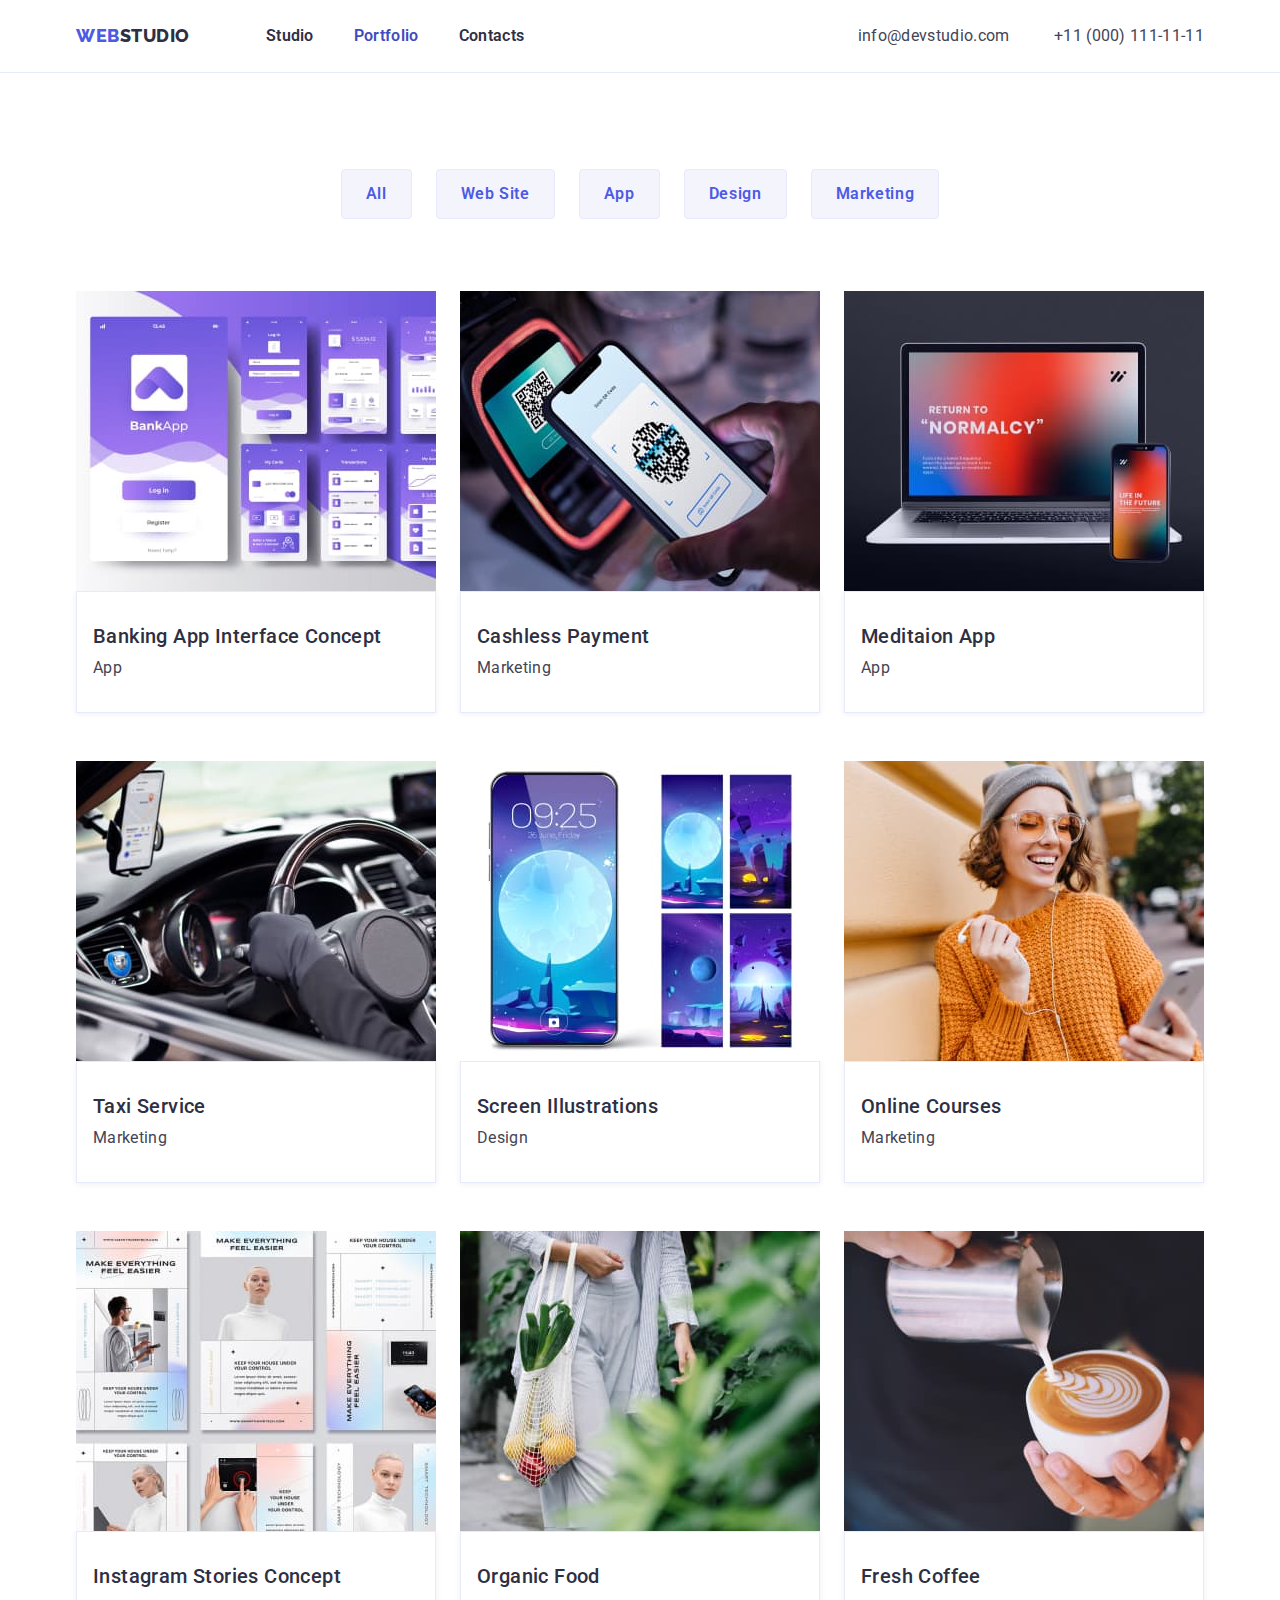
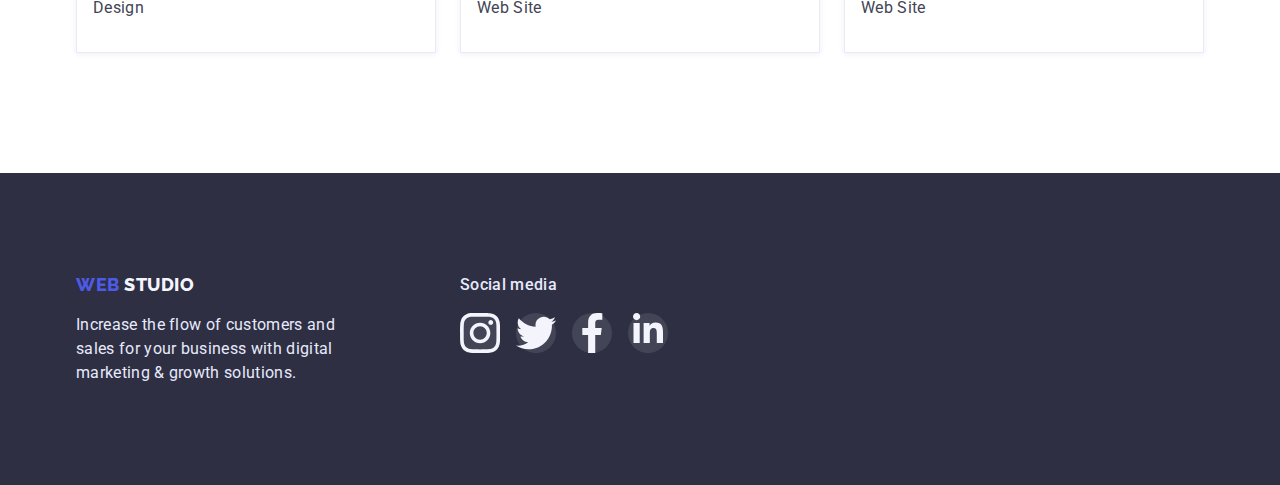
==== portfolio.html @ 9f0d88b5 "Initial commit" ====
<!DOCTYPE html>
<html lang="en">
  <head>
    <meta charset="UTF-8" />
    <meta http-equiv="X-UA-Compatible" content="IE=edge" />
    <meta name="viewport" content="width=device-width, initial-scale=1.0" />
    <title>Portfolio</title>
    <link rel="preconnect" href="https://fonts.googleapis.com" />
    <link rel="preconnect" href="https://fonts.gstatic.com" crossorigin />
    <link
      href="https://fonts.googleapis.com/css2?family=Raleway:wght@800&family=Roboto:wght@400;500;700&display=swap"
      rel="stylesheet"
    />
    <link
      rel="stylesheet"
      href="https://cdn.jsdelivr.net/npm/modern-normalize@1.1.0/modern-normalize.min.css"
    />
    <link rel="stylesheet" href="./css/styles.css" />
  </head>
  <body>
    <!----------- Header------ -->
    <header class="header">
      <!-- ------Navigation----- -->
      <div class="container page-header-container">
        <nav class="navigation">
          <a class="studio-logo" href="./index.html"
            ><span class="logo">Web</span>Studio</a
          >
          <ul class="menu list">
            <li class="menu-item">
              <a class="link" href="./index.html">Studio</a>
            </li>
            <li class="menu-item">
              <a class="link link-current" href="./portfolio.html">Portfolio</a>
            </li>
            <li class="menu-item">
              <a class="link" href="#">Contacts</a>
            </li>
          </ul>
        </nav>
        <!-- -------Address------- -->
        <address class="address">
          <a class="link-address tel" href="mailto:info@devstudio.com"
            >info@devstudio.com</a
          >
          <a class="link-address" href="tel:+110001111111"
            >+11 (000) 111-11-11</a
          >
        </address>
      </div>
    </header>
    <main>
      <section class="portfolio">
        <div class="container">
          <!--------------- Filter -------------->
          <h1 class="visually-hidden">filter</h1>
          <ul class="filter list">
            <li class="filter-item">
              <button class="filter-btn" type="button">All</button>
            </li>
            <li class="filter-item">
              <button class="filter-btn" type="button">Web Site</button>
            </li>
            <li class="filter-item">
              <button class="filter-btn" type="button">App</button>
            </li>
            <li class="filter-item">
              <button class="filter-btn" type="button">Design</button>
            </li>
            <li class="filter-item">
              <button class="filter-btn" type="button">Marketing</button>
            </li>
          </ul>
          <!----------------- Examples------------- -->
          <ul class="examples list">
            <li class="examples-item">
              <img
                class="examples-img"
                src="./images/example-product/banking-app.jpg"
                alt="example banking app interface concept"
                width="360"
                height="300"
              />
              <div class="project-card">
                <h2 class="main-title">Banking App Interface Concept</h2>
                <p class="main-text">App</p>
              </div>
            </li>
            <li class="examples-item">
              <img
                class="examples-img"
                src="./images/example-product/cashless-payment.jpg"
                alt="example cashless payment"
                width="360"
                height="300"
              />
              <div class="project-card">
                <h2 class="main-title">Cashless Payment</h2>
                <p class="main-text">Marketing</p>
              </div>
            </li>
            <li class="examples-item">
              <img
                class="examples-img"
                src="./images/example-product/meditation-app.jpg"
                alt="example meditaion app"
                width="360"
                height="300"
              />
              <div class="project-card">
                <h2 class="main-title">Meditaion App</h2>
                <p class="main-text">App</p>
              </div>
            </li>
            <li class="examples-item">
              <img
                class="examples-img"
                src="./images/example-product/taxi-servise.jpg"
                alt="example taxi service"
                width="360"
                height="300"
              />
              <div class="project-card">
                <h2 class="main-title">Taxi Service</h2>
                <p class="main-text">Marketing</p>
              </div>
            </li>
            <li class="examples-item">
              <img
                class="examples-img"
                src="./images/example-product/screen-illustration.jpg"
                alt="example screen illustrations"
                width="360"
                height="300"
              />
              <div class="project-card">
                <h2 class="main-title">Screen Illustrations</h2>
                <p class="main-text">Design</p>
              </div>
            </li>
            <li class="examples-item">
              <img
                class="examples-img"
                src="./images/example-product/online-courses.jpg"
                alt="example online courses"
                width="360"
                height="300"
              />
              <div class="project-card">
                <h2 class="main-title">Online Courses</h2>
                <p class="main-text">Marketing</p>
              </div>
            </li>
            <li class="examples-item">
              <img
                class="examples-img"
                src="./images/example-product/instagram-stories-concept.jpg"
                alt="example Instagram Stories Concept"
                width="360"
                height="300"
              />
              <div class="project-card">
                <h2 class="main-title">Instagram Stories Concept</h2>
                <p class="main-text">Design</p>
              </div>
            </li>
            <li class="examples-item">
              <img
                class="examples-img"
                src="./images/example-product/organic-food.jpg"
                alt="example Organic Food"
                width="360"
                height="300"
              />
              <div class="project-card">
                <h2 class="main-title">Organic Food</h2>
                <p class="main-text">Web Site</p>
              </div>
            </li>
            <li class="examples-item">
              <img
                class="examples-img"
                src="./images/example-product/fresh-coffee.jpg"
                alt="example Fresh Coffee"
                width="360"
                height="300"
              />
              <div class="project-card">
                <h2 class="main-title">Fresh Coffee</h2>
                <p class="main-text">Web Site</p>
              </div>
            </li>
          </ul>
        </div>
      </section>
    </main>
    <!------------------ Footer----------- -->
    <footer class="footer">
      <div class="container page-footer-container">
        <div class="web">
          <a class="studio-logo" href="./index.html">
            <span class="logo">Web</span>
            <span class="studio">Studio</span>
          </a>
          <p class="footer-text">
            Increase the flow of customers and sales for your business with
            digital marketing & growth solutions.
          </p>
        </div>
        <div>
          <p class="footer-text-media">Social media</p>
          <ul class="footer-social-list list">
            <li class="footer-social-item">
              <a href="" class="footer-social-link">
                <svg class="footer-social-icon">
                  <use href="./images/icons.svg#icon-instagram"></use>
                </svg>
              </a>
            </li>
            <li class="footer-social-item">
              <a href="" class="footer-social-link">
                <svg class="footer-social-icon">
                  <use href="./images/icons.svg#icon-twitter"></use>
                </svg>
              </a>
            </li>
            <li class="footer-social-item">
              <a href="" class="footer-social-link">
                <svg class="footer-social-icon">
                  <use href="./images/icons.svg#icon-facebook"></use>
                </svg>
              </a>
            </li>
            <li class="footer-social-item">
              <a href="" class="footer-social-link">
                <svg class="footer-social-icon">
                  <use href="./images/icons.svg#icon-linkedin"></use>
                </svg>
              </a>
            </li>
          </ul>
        </div>
      </div>
    </footer>
  </body>
</html>
---- css/styles.css ----
:root {
  --primary-brand: #4d5ae5;
  --dark: #2e2f42;
  --pressed-state: #404bbf;
  --success: #31d0aa;
  --text: #434455;
  --subtle-text: #8e8f99;
  --accent: #e7e9fc;
  --light: #f4f4fd;
  --white: #fff;
}

h1,
h2,
h3,
h4,
p {
  margin-top: 0;
  margin-bottom: 0;
}

ul,
ol {
  margin-top: 0;
  margin-bottom: 0;
  padding-left: 0;
}

img {
  display: block;
  max-width: 100%;
  height: auto;
}

button {
  cursor: pointer;
}

body {
  font-family: 'Roboto', sans-serif;
  background-color: var(--white);
}

.list {
  list-style: none;
}

.link {
  text-decoration: none;
}

.menu .menu-item .link-current {
  color: var(--pressed-state);
}

.visually-hidden {
  position: absolute;
  width: 1px;
  height: 1px;
  margin: -1px;
  border: 0;
  padding: 0;

  white-space: nowrap;
  clip-path: inset(100%);
  clip: rect(0 0 0 0);
  overflow: hidden;
}
/* ----------Component-------------------- */
.main-text {
  width: 264px;
  font-size: 16px;
  line-height: 1.5;
  letter-spacing: 0.02em;
  color: var(--text);
}

.main-title {
  font-weight: 500;
  font-size: 20px;
  line-height: 1.2;
  letter-spacing: 0.02em;
  color: var(--dark);

  margin-bottom: 8px;
}

.section-title {
  font-weight: 600;
  font-size: 36px;
  line-height: 1.11;
  text-align: center;
  text-transform: capitalize;
  letter-spacing: 0.02em;
  color: var(--dark);

  margin-bottom: 72px;
}

.container {
  width: 1158px;
  padding-left: 15px;
  padding-right: 15px;
  /* border: 1px solid red; */
  margin: 0 auto;
}

.page-container {
  padding-top: 120px;
  padding-bottom: 120px;
}
/* ----------Header-------------------- */
.header {
  background-color: var(--white);
  border-bottom: 1px solid #e7e9fc;
  padding-top: 24px;
  padding-bottom: 24px;
}

.page-header-container {
  display: flex;
  align-items: center;
}
/* -----------Logo------------------- */
.studio-logo {
  font-family: 'Raleway', sans-serif;
  font-weight: 800;
  font-size: 18px;
  line-height: 1.33;
  letter-spacing: 0.03em;
  text-transform: uppercase;
  color: var(--dark);
  text-decoration: none;

  margin-right: 76px;
}

.logo {
  color: var(--primary-brand);
}
/*--------------Navigation-------------- */

.navigation {
  display: flex;
  align-items: center;
}

.navigation .link {
  font-weight: 600;
  font-size: 16px;
  line-height: 1.5;
  letter-spacing: 0.02em;
  color: var(--dark);
  text-decoration: none;
}

.menu {
  display: flex;
  align-items: center;
  gap: 40px;
}

.menu:hover,
.menu:focus {
  color: var(--pressed-state);
}

.link-address {
  color: var(--text);
  text-decoration: none;
}

.address {
  font-style: normal;
  font-size: 16px;
  line-height: 1.5;
  letter-spacing: 0.02em;
  margin-left: auto;
}

.tel {
  margin-right: 40px;
}

.address:hover,
.address:focus {
  color: var(--pressed-state);
}
/*-------------- Hero----------------- */
.hero-bgc {
  background-color: var(--dark);
  text-align: center;
  padding-bottom: 192px;
  padding-top: 192px;
  max-width: 1440px;
  margin: 0 auto;

  background-image: linear-gradient(
      rgba(46, 47, 66, 0.7),
      rgba(46, 47, 66, 0.7)
    ),
    url(../images/bg/hero-bg.jpg);
  background-repeat: no-repeat;
  background-position: center;
  background-size: cover;
}

.hero {
  display: block;
  width: 496px;
  font-weight: 600;
  font-size: 56px;
  line-height: 1.07;
  letter-spacing: 0.02em;
  color: var(--white);

  margin-right: auto;
  margin-left: auto;
  margin-bottom: 48px;
}

.hero-btn {
  font-family: inherit;
  font-weight: 600;
  font-size: 16px;
  line-height: 1.85;
  display: inline-block;
  letter-spacing: 0.04em;
  background-color: var(--primary-brand);
  color: var(--white);

  width: 169px;
  height: 56px;
  box-shadow: 0px 4px 4px rgba(0, 0, 0, 0.15);
  border-radius: 4px;
}

.hero-btn:hover,
.hero-btn:focus {
  background-color: var(--pressed-state);
  box-shadow: 0px 1px 6px rgba(46, 47, 66, 0.08),
    0px 1px 1px rgba(46, 47, 66, 0.16), 0px 2px 1px rgba(46, 47, 66, 0.08);
}

/* --------Adventages----------------- */
.page-adventages-container {
  padding-top: 120px;
}

.advantage {
  margin-top: 8px;
}

.adventages-list {
  display: flex;
  gap: 24px;
}

.advantage-item {
  flex-basis: calc((100% - 72px) / 4);
}

.icon-bg {
  display: flex;
  align-items: center;
  justify-content: center;
  width: 264px;
  height: 112px;
  background: var(--light);
  border-radius: 4px;
}
/* <------------- Product--------- --> */

.product-list {
  display: flex;
  gap: 24px;
}

.product-item {
  flex-basis: calc((100% - 48px) / 3);
}

/* <--------------- Team----------- --> */
.team-bgc {
  background-color: var(--light);
}

.member-list {
  display: flex;
  gap: 24px;
}

.team-member {
  flex-basis: calc((100% - 72px) / 4);
}

.member-card {
  text-align: center;
  background-color: var(--white);

  padding-top: 32px;
  padding-bottom: 32px;
  box-shadow: 0px 1px 6px rgba(46, 47, 66, 0.08),
    0px 1px 1px rgba(46, 47, 66, 0.16), 0px 2px 1px rgba(46, 47, 66, 0.08);
  border-radius: 0px 0px 4px 4px;
}

.social-list {
  display: flex;
  gap: 24px;
  justify-content: center;

  margin-top: 8px;
}

.social-link {
  display: flex;
  align-items: center;
  justify-content: center;
  width: 40px;
  height: 40px;
  border-radius: 50%;
  background-color: var(--primary-brand);
}

.social-icon {
  fill: var(--light);
}

.social-link:hover,
.social-link:focus {
  background-color: var(--pressed-state);
}
/* <-----------------Customers------------> */
.page-customers-container {
  padding-top: 130px;
  padding-bottom: 130px;
}

.customers-list {
  display: flex;
  gap: 24px;
}

.customers-item {
  width: calc((100% - 120px) / 6);
  height: 88px;
}

.customers-link {
  display: flex;
  align-items: center;
  justify-content: center;
  width: 100%;
  height: 100%;
  border: 1px solid #8e8f99;
  border-radius: 4px;
  fill: #8e8f99;
}

.customers-link:hover,
.customers-link:focus {
  border-color: var(--pressed-state);
  fill: var(--pressed-state);
}

/* <------------------ Footer----------- --> */
.footer {
  background-color: var(--dark);
  padding-bottom: 100px;
  padding-top: 100px;
}

.studio {
  color: var(--light);
}

.footer-studio-logo {
  margin-right: 0;
}

.footer-text {
  margin-top: 16px;
  width: 264px;
  font-size: 16px;
  line-height: 1.5;
  letter-spacing: 0.02em;
  color: var(--accent);
}

.footer-text-media {
  font-weight: 500;
  font-size: 16px;
  line-height: 1.5;
  letter-spacing: 0.02em;
  color: var(--accent);
}

.page-footer-container {
  display: flex;
}
.web {
  margin-right: 120px;
}

.footer-social-list {
  display: flex;
  gap: 16px;
  justify-content: center;

  margin-top: 16px;
}

.footer-social-link {
  display: flex;
  align-items: center;
  justify-content: center;
  width: 40px;
  height: 40px;
  border-radius: 50%;
  background-color: rgba(255, 255, 255, 0.1);
}

.footer-social-icon {
  fill: var(--light);
}

.footer-social-link:hover,
.footer-social-link:focus {
  background-color: var(--success);
}

/*-------------------PORTFOLIO------------ */
.portfolio {
  padding-top: 96px;
  padding-bottom: 120px;
}
/* -----------Filter-------------- */
.filter {
  display: flex;
  justify-content: center;
  gap: 24px;
  margin-bottom: 72px;
}

.filter-btn {
  font-family: inherit;
  font-weight: 600;
  font-size: 16px;
  line-height: 1.5;
  display: flex;
  align-items: center;
  text-align: center;
  letter-spacing: 0.04em;
  background-color: var(--light);
  color: var(--primary-brand);

  padding: 12px 24px;
  border: 1px solid #e7e9fc;
  border-radius: 4px;
}

.filter-btn:hover,
.filter-btn:focus {
  background-color: var(--pressed-state);
  color: var(--white);
  box-shadow: 0px 3px 1px rgba(0, 0, 0, 0.1), 0px 2px 1px rgba(0, 0, 0, 0.08),
    0px 2px 2px rgba(0, 0, 0, 0.12);
}

/* -------Examples----------- */
.examples {
  display: flex;
  flex-wrap: wrap;
  column-gap: 24px;
  row-gap: 48px;
}

.examples-item {
  flex-basis: calc((100% - 48px) / 3);
}

.project-card {
  background-color: var(--white);
  padding-top: 32px;
  padding-bottom: 32px;
  padding-left: 16px;
  border: 1px solid #e7e9fc;
  box-shadow: 0px 1px 6px rgba(46, 47, 66, 0.08);
}

.examples-item:hover {
  box-shadow: 0px 1px 6px rgba(46, 47, 66, 0.08),
    0px 1px 1px rgba(46, 47, 66, 0.16), 0px 2px 1px rgba(46, 47, 66, 0.08);
  cursor: pointer;
}
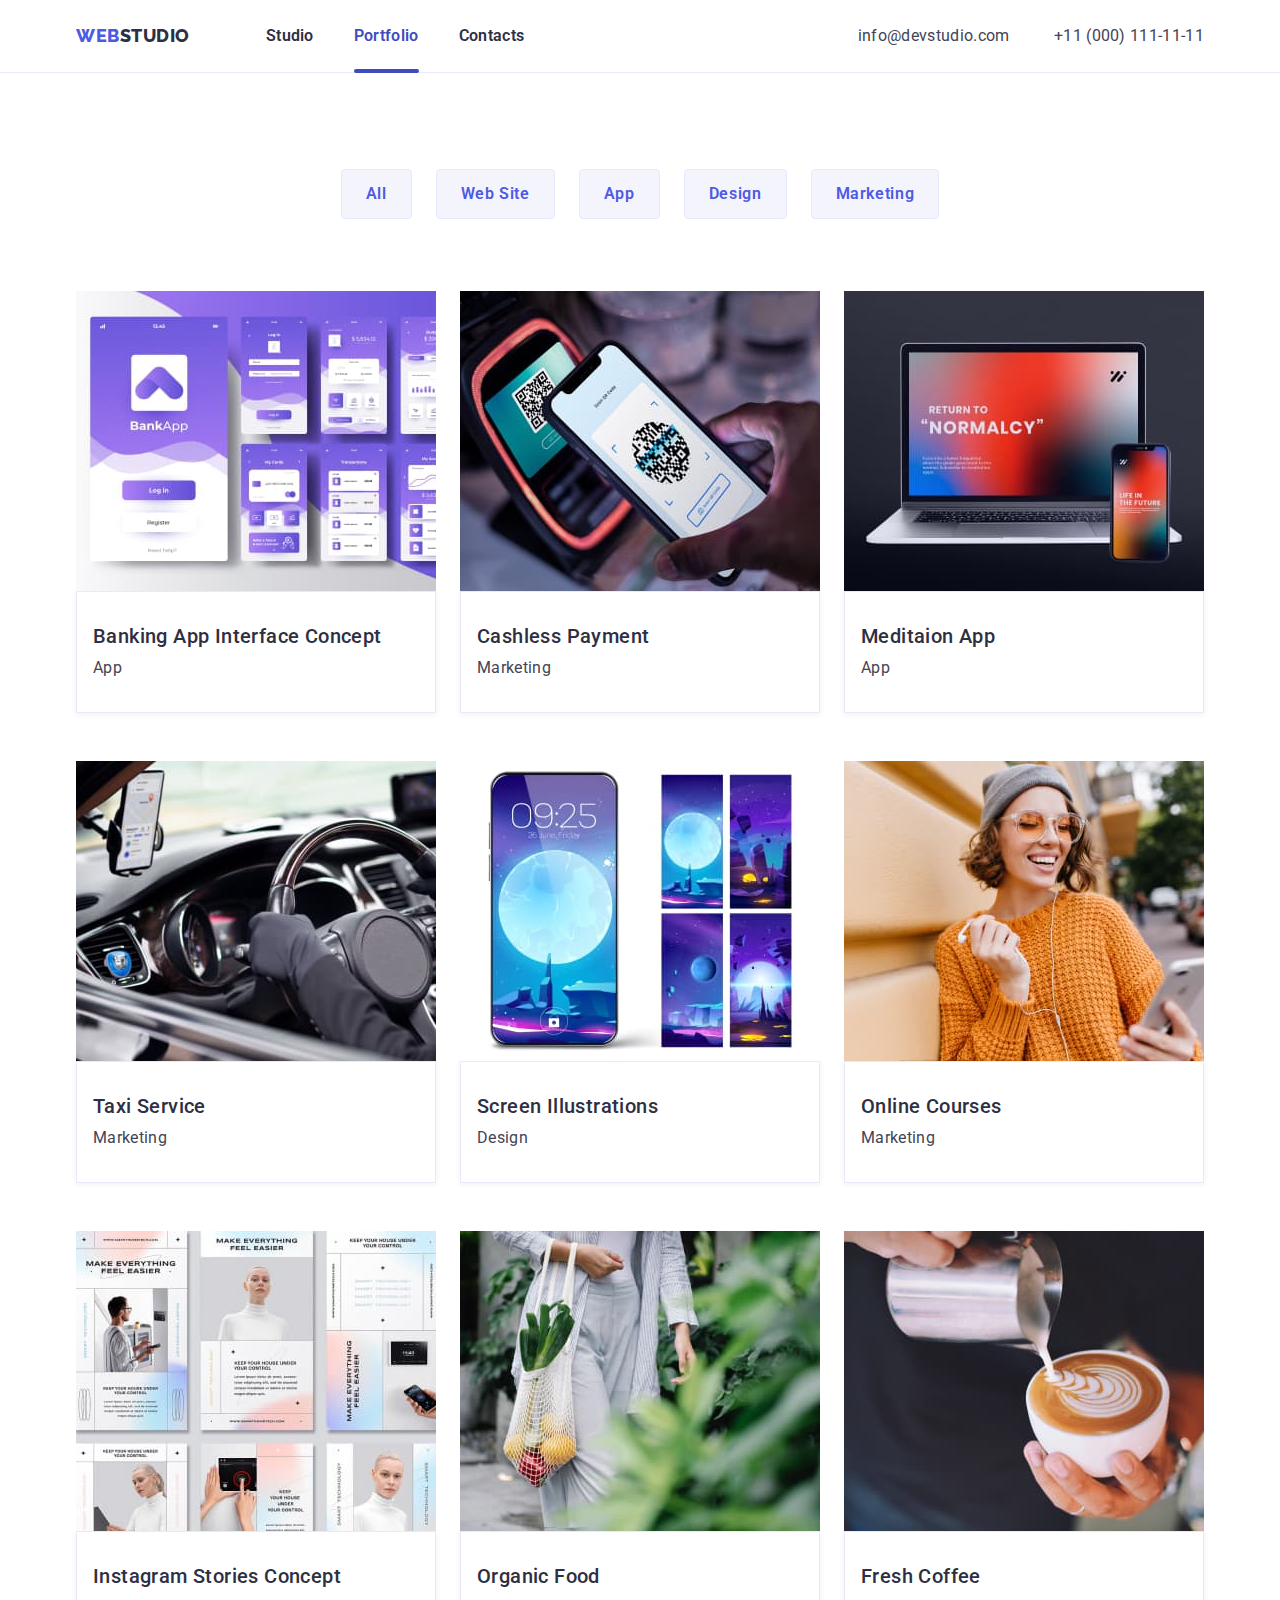
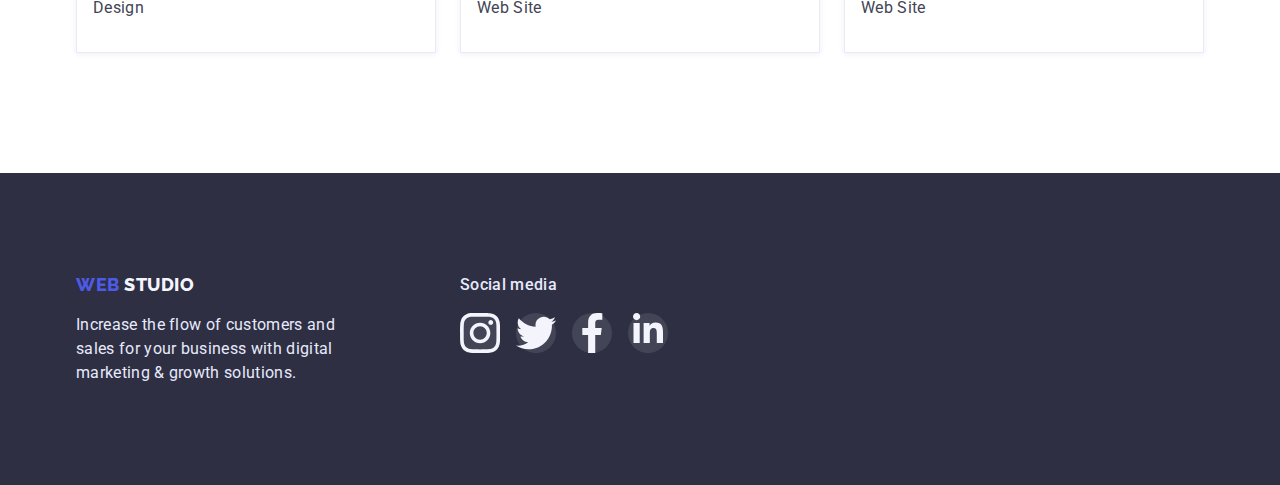
==== commit eac9441c: "homework5" ====
--- a/portfolio.html
+++ b/portfolio.html
@@ -74,117 +74,180 @@
           <!----------------- Examples------------- -->
           <ul class="examples list">
             <li class="examples-item">
-              <img
-                class="examples-img"
-                src="./images/example-product/banking-app.jpg"
-                alt="example banking app interface concept"
-                width="360"
-                height="300"
-              />
+              <div class="overlay-wrapper">
+                <img
+                  class="examples-img"
+                  src="./images/example-product/banking-app.jpg"
+                  alt="example banking app interface concept"
+                  width="360"
+                  height="300"
+                />
+                <p class="overlay main-text">
+                  14 Stylish and User-Friendly App Design Concepts · Task
+                  Manager App · Calorie Tracker App · Exotic Fruit Ecommerce App
+                  · Cloud Storage App
+                </p>
+              </div>
               <div class="project-card">
                 <h2 class="main-title">Banking App Interface Concept</h2>
                 <p class="main-text">App</p>
               </div>
             </li>
             <li class="examples-item">
-              <img
-                class="examples-img"
-                src="./images/example-product/cashless-payment.jpg"
-                alt="example cashless payment"
-                width="360"
-                height="300"
-              />
+              <div class="overlay-wrapper">
+                <img
+                  class="examples-img"
+                  src="./images/example-product/cashless-payment.jpg"
+                  alt="example cashless payment"
+                  width="360"
+                  height="300"
+                />
+                <p class="overlay main-text">
+                  14 Stylish and User-Friendly App Design Concepts · Task
+                  Manager App · Calorie Tracker App · Exotic Fruit Ecommerce App
+                  · Cloud Storage App
+                </p>
+              </div>
               <div class="project-card">
                 <h2 class="main-title">Cashless Payment</h2>
                 <p class="main-text">Marketing</p>
               </div>
             </li>
             <li class="examples-item">
-              <img
-                class="examples-img"
-                src="./images/example-product/meditation-app.jpg"
-                alt="example meditaion app"
-                width="360"
-                height="300"
-              />
+              <div class="overlay-wrapper">
+                <img
+                  class="examples-img"
+                  src="./images/example-product/meditation-app.jpg"
+                  alt="example meditaion app"
+                  width="360"
+                  height="300"
+                />
+                <p class="overlay main-text">
+                  14 Stylish and User-Friendly App Design Concepts · Task
+                  Manager App · Calorie Tracker App · Exotic Fruit Ecommerce App
+                  · Cloud Storage App
+                </p>
+              </div>
               <div class="project-card">
                 <h2 class="main-title">Meditaion App</h2>
                 <p class="main-text">App</p>
               </div>
             </li>
             <li class="examples-item">
-              <img
-                class="examples-img"
-                src="./images/example-product/taxi-servise.jpg"
-                alt="example taxi service"
-                width="360"
-                height="300"
-              />
+              <div class="overlay-wrapper">
+                <img
+                  class="examples-img"
+                  src="./images/example-product/taxi-servise.jpg"
+                  alt="example taxi service"
+                  width="360"
+                  height="300"
+                />
+                <p class="overlay main-text">
+                  14 Stylish and User-Friendly App Design Concepts · Task
+                  Manager App · Calorie Tracker App · Exotic Fruit Ecommerce App
+                  · Cloud Storage App
+                </p>
+              </div>
               <div class="project-card">
                 <h2 class="main-title">Taxi Service</h2>
                 <p class="main-text">Marketing</p>
               </div>
             </li>
             <li class="examples-item">
-              <img
-                class="examples-img"
-                src="./images/example-product/screen-illustration.jpg"
-                alt="example screen illustrations"
-                width="360"
-                height="300"
-              />
+              <div class="overlay-wrapper">
+                <img
+                  class="examples-img"
+                  src="./images/example-product/screen-illustration.jpg"
+                  alt="example screen illustrations"
+                  width="360"
+                  height="300"
+                />
+                <p class="overlay main-text">
+                  14 Stylish and User-Friendly App Design Concepts · Task
+                  Manager App · Calorie Tracker App · Exotic Fruit Ecommerce App
+                  · Cloud Storage App
+                </p>
+              </div>
               <div class="project-card">
                 <h2 class="main-title">Screen Illustrations</h2>
                 <p class="main-text">Design</p>
               </div>
             </li>
             <li class="examples-item">
-              <img
-                class="examples-img"
-                src="./images/example-product/online-courses.jpg"
-                alt="example online courses"
-                width="360"
-                height="300"
-              />
+              <div class="overlay-wrapper">
+                <img
+                  class="examples-img"
+                  src="./images/example-product/online-courses.jpg"
+                  alt="example online courses"
+                  width="360"
+                  height="300"
+                />
+                <p class="overlay main-text">
+                  14 Stylish and User-Friendly App Design Concepts · Task
+                  Manager App · Calorie Tracker App · Exotic Fruit Ecommerce App
+                  · Cloud Storage App
+                </p>
+              </div>
               <div class="project-card">
                 <h2 class="main-title">Online Courses</h2>
                 <p class="main-text">Marketing</p>
               </div>
             </li>
             <li class="examples-item">
-              <img
-                class="examples-img"
-                src="./images/example-product/instagram-stories-concept.jpg"
-                alt="example Instagram Stories Concept"
-                width="360"
-                height="300"
-              />
+              <div class="overlay-wrapper">
+                <img
+                  class="examples-img"
+                  src="./images/example-product/instagram-stories-concept.jpg"
+                  alt="example Instagram Stories Concept"
+                  width="360"
+                  height="300"
+                />
+                <p class="overlay main-text">
+                  14 Stylish and User-Friendly App Design Concepts · Task
+                  Manager App · Calorie Tracker App · Exotic Fruit Ecommerce App
+                  · Cloud Storage App
+                </p>
+              </div>
               <div class="project-card">
                 <h2 class="main-title">Instagram Stories Concept</h2>
                 <p class="main-text">Design</p>
               </div>
             </li>
             <li class="examples-item">
-              <img
-                class="examples-img"
-                src="./images/example-product/organic-food.jpg"
-                alt="example Organic Food"
-                width="360"
-                height="300"
-              />
+              <div class="overlay-wrapper">
+                <img
+                  class="examples-img"
+                  src="./images/example-product/organic-food.jpg"
+                  alt="example Organic Food"
+                  width="360"
+                  height="300"
+                />
+                <p class="overlay main-text">
+                  14 Stylish and User-Friendly App Design Concepts · Task
+                  Manager App · Calorie Tracker App · Exotic Fruit Ecommerce App
+                  · Cloud Storage App
+                </p>
+              </div>
               <div class="project-card">
                 <h2 class="main-title">Organic Food</h2>
                 <p class="main-text">Web Site</p>
               </div>
             </li>
             <li class="examples-item">
-              <img
-                class="examples-img"
-                src="./images/example-product/fresh-coffee.jpg"
-                alt="example Fresh Coffee"
-                width="360"
-                height="300"
-              />
+              <div class="overlay-wrapper">
+                <img
+                  class="examples-img"
+                  src="./images/example-product/fresh-coffee.jpg"
+                  alt="example Fresh Coffee"
+                  width="360"
+                  height="300"
+                />
+                <p class="overlay main-text">
+                  14 Stylish and User-Friendly App Design Concepts · Task
+                  Manager App · Calorie Tracker App · Exotic Fruit Ecommerce App
+                  · Cloud Storage App
+                </p>
+              </div>
               <div class="project-card">
                 <h2 class="main-title">Fresh Coffee</h2>
                 <p class="main-text">Web Site</p>
--- a/css/styles.css
+++ b/css/styles.css
@@ -8,6 +8,7 @@
   --accent: #e7e9fc;
   --light: #f4f4fd;
   --white: #fff;
+  --transition: 250ms cubic-bezier(0.4, 0, 0.2, 1);
 }
 
 h1,
@@ -51,6 +52,22 @@
 
 .menu .menu-item .link-current {
   color: var(--pressed-state);
+  position: relative;
+}
+
+.menu .menu-item .link-current::after {
+  content: '';
+
+  position: absolute;
+  left: 0;
+  bottom: 0;
+
+  display: block;
+  width: 100%;
+  height: 4px;
+  border-radius: 2px;
+  margin-bottom: -28px;
+  background-color: var(--pressed-state);
 }
 
 .visually-hidden {
@@ -152,6 +169,8 @@
   letter-spacing: 0.02em;
   color: var(--dark);
   text-decoration: none;
+
+  transition: color var(--transition);
 }
 
 .menu {
@@ -160,14 +179,16 @@
   gap: 40px;
 }
 
-.menu:hover,
-.menu:focus {
+.navigation .link:hover,
+.navigation .link:focus {
   color: var(--pressed-state);
 }
 
 .link-address {
   color: var(--text);
   text-decoration: none;
+
+  transition: color var(--transition);
 }
 
 .address {
@@ -182,8 +203,8 @@
   margin-right: 40px;
 }
 
-.address:hover,
-.address:focus {
+.link-address:hover,
+.link-address:focus {
   color: var(--pressed-state);
 }
 /*-------------- Hero----------------- */
@@ -242,6 +263,71 @@
     0px 1px 1px rgba(46, 47, 66, 0.16), 0px 2px 1px rgba(46, 47, 66, 0.08);
 }
 
+/* -----------Modal---------------------- */
+
+.backdrop {
+  position: fixed;
+  top: 0;
+  left: 0;
+  width: 100%;
+  height: 100%;
+  background-color: rgba(46, 47, 66, 0.4);
+  z-index: 100;
+
+  opacity: 1;
+  transition: opacity var(--transition), visibility var(--transition);
+}
+
+.backdrop.is-hidden {
+  opacity: 0;
+  pointer-events: none;
+  visibility: hidden;
+}
+
+.modal {
+  position: absolute;
+  top: 50%;
+  left: 50%;
+  transform: translate(-50%, -50%);
+
+  width: 408px;
+  height: 576px;
+
+  background-color: #fcfcfc;
+  box-shadow: 0px 1px 1px rgba(0, 0, 0, 0.14), 0px 1px 3px rgba(0, 0, 0, 0.12),
+    0px 2px 1px rgba(0, 0, 0, 0.2);
+  border-radius: 4px;
+}
+
+.btn-modal {
+  position: absolute;
+  top: 24px;
+  right: 24px;
+
+  width: 24px;
+  height: 24px;
+
+  padding: 0;
+  border-radius: 50%;
+  background: var(--accent);
+  border: 1px solid rgba(0, 0, 0, 0.1);
+
+  transition: background-color var(--transition), fill var(--transition);
+}
+
+.btn-modal:hover,
+.btn-modal:focus {
+  background-color: var(--pressed-state);
+  fill: var(--white);
+}
+
+.icon-close {
+  position: absolute;
+  top: 50%;
+  left: 50%;
+  transform: translate(-50%, -50%);
+}
+
 /* --------Adventages----------------- */
 .page-adventages-container {
   padding-top: 120px;
@@ -321,6 +407,8 @@
   height: 40px;
   border-radius: 50%;
   background-color: var(--primary-brand);
+
+  transition: background-color var(--transition);
 }
 
 .social-icon {
@@ -356,6 +444,8 @@
   border: 1px solid #8e8f99;
   border-radius: 4px;
   fill: #8e8f99;
+
+  transition: border-color var(--transition), fill var(--transition);
 }
 
 .customers-link:hover,
@@ -419,6 +509,8 @@
   height: 40px;
   border-radius: 50%;
   background-color: rgba(255, 255, 255, 0.1);
+
+  transition: background-color var(--transition);
 }
 
 .footer-social-icon {
@@ -444,6 +536,9 @@
 }
 
 .filter-btn {
+  transition: color var(--transition), background-color var(--transition),
+    box-shadow var(--transition);
+
   font-family: inherit;
   font-weight: 600;
   font-size: 16px;
@@ -494,3 +589,30 @@
     0px 1px 1px rgba(46, 47, 66, 0.16), 0px 2px 1px rgba(46, 47, 66, 0.08);
   cursor: pointer;
 }
+
+.overlay-wrapper {
+  position: relative;
+  overflow: hidden;
+}
+
+.overlay {
+  position: absolute;
+  left: 0;
+  top: 0;
+  transform: translate(0, 100%);
+  transition: transform var(--transition);
+
+  padding-top: 40px;
+  padding-right: 32px;
+  padding-left: 32px;
+  width: 100%;
+  height: 100%;
+
+  overflow: auto;
+  background-color: var(--primary-brand);
+  color: var(--light);
+}
+
+.examples-item:hover .overlay {
+  transform: translate(0, 0);
+}
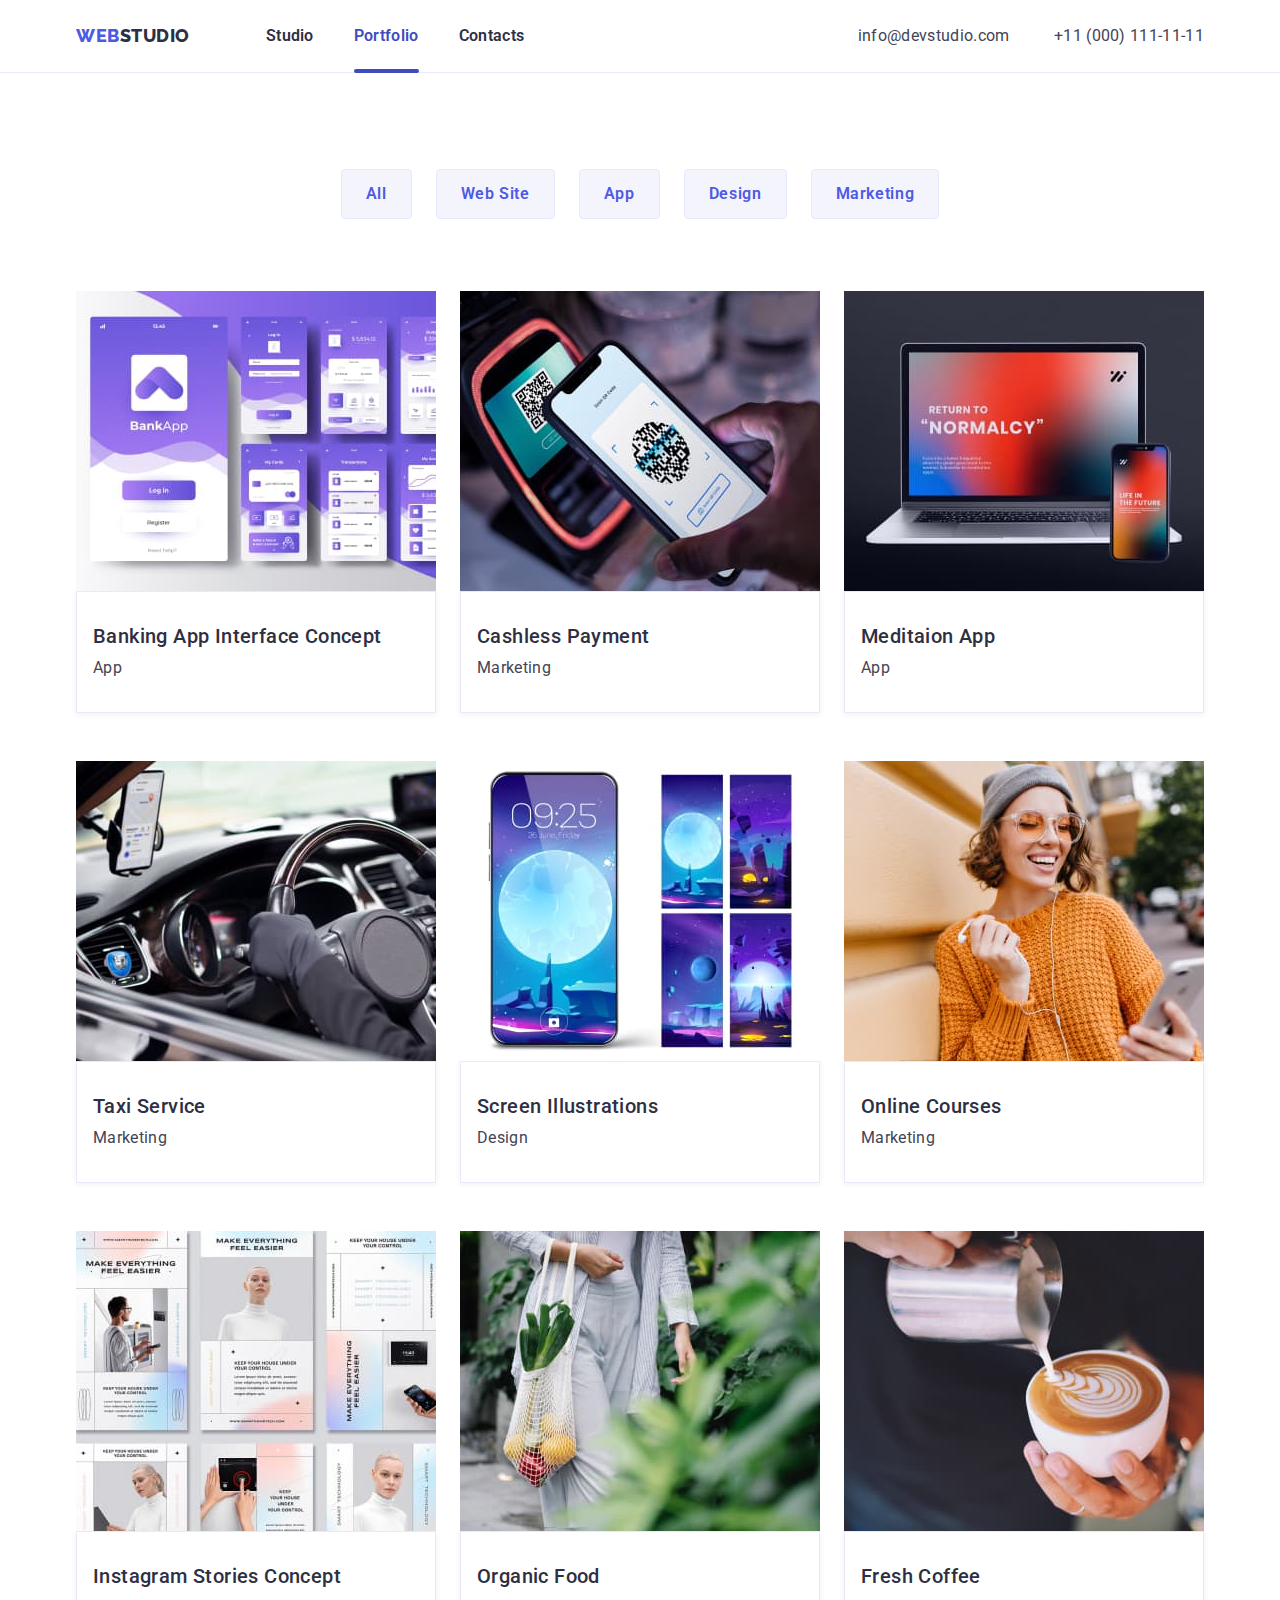
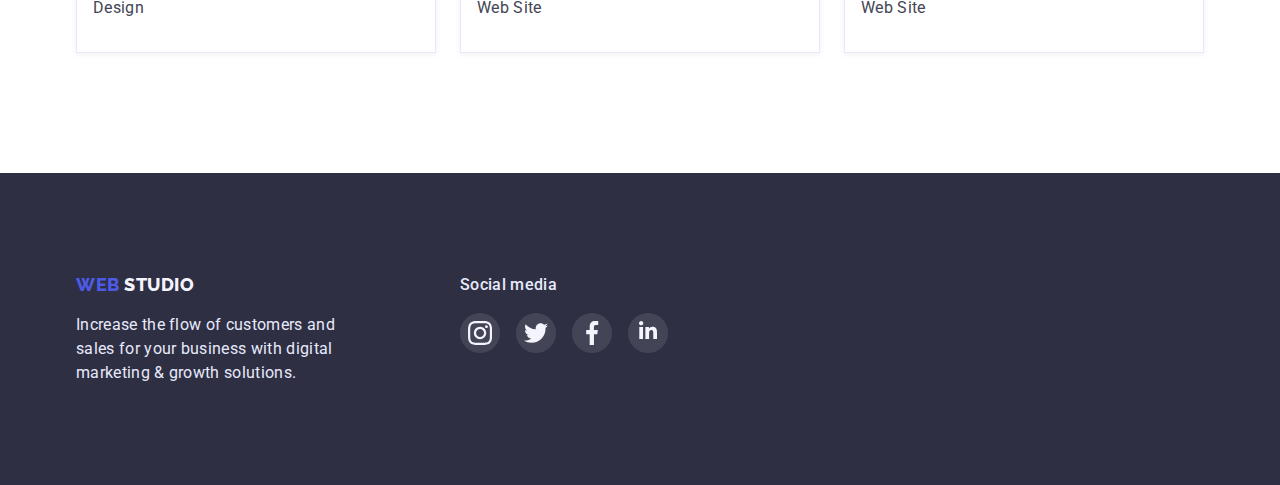
==== commit 38837f99: "change footer" ====
--- a/portfolio.html
+++ b/portfolio.html
@@ -275,28 +275,28 @@
           <ul class="footer-social-list list">
             <li class="footer-social-item">
               <a href="" class="footer-social-link">
-                <svg class="footer-social-icon">
+                <svg class="footer-social-icon" width="24" height="24">
                   <use href="./images/icons.svg#icon-instagram"></use>
                 </svg>
               </a>
             </li>
             <li class="footer-social-item">
               <a href="" class="footer-social-link">
-                <svg class="footer-social-icon">
+                <svg class="footer-social-icon" width="24" height="24">
                   <use href="./images/icons.svg#icon-twitter"></use>
                 </svg>
               </a>
             </li>
             <li class="footer-social-item">
               <a href="" class="footer-social-link">
-                <svg class="footer-social-icon">
+                <svg class="footer-social-icon" width="24" height="24">
                   <use href="./images/icons.svg#icon-facebook"></use>
                 </svg>
               </a>
             </li>
             <li class="footer-social-item">
               <a href="" class="footer-social-link">
-                <svg class="footer-social-icon">
+                <svg class="footer-social-icon" width="24" height="24">
                   <use href="./images/icons.svg#icon-linkedin"></use>
                 </svg>
               </a>
